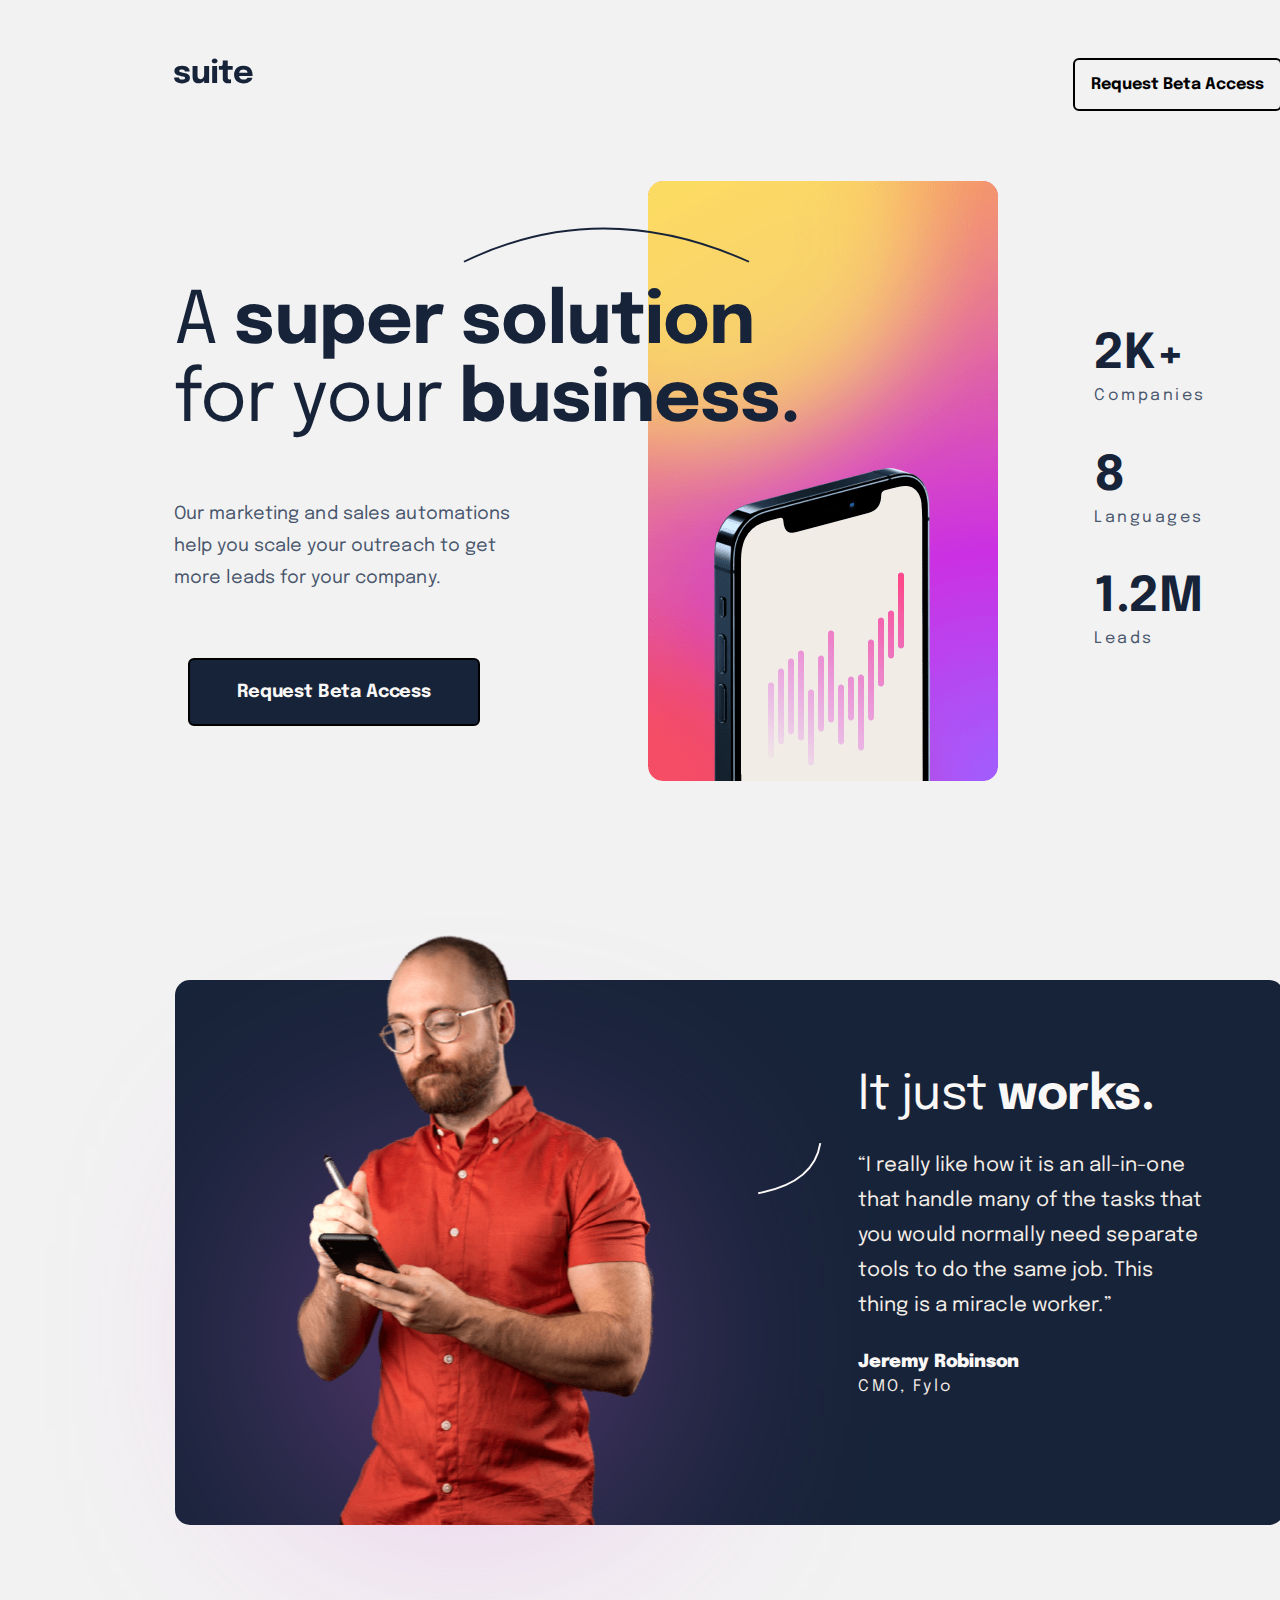
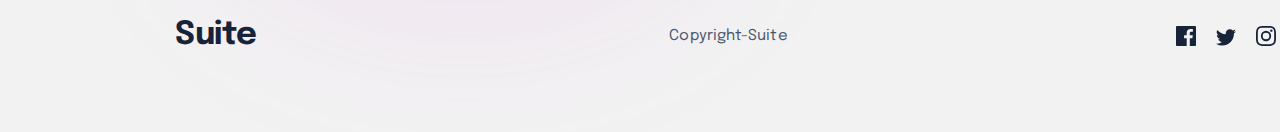
==== index.html @ bc30c130 "Add files via upload" ====
<!DOCTYPE html>
<html lang="en">
    <head>
        <link rel="preconnect" href="https://fonts.googleapis.com">
        <link rel="preconnect" href="https://fonts.gstatic.com" crossorigin>
        <link href="https://fonts.googleapis.com/css2?family=Epilogue:wght@400;700&display=swap" rel="stylesheet">
        <link rel="stylesheet" href="./styles.css">
        <meta charset="UTF-8">
  <meta name="viewport" content="width=device-width, initial-scale=1.0">
  <link rel="icon" type="image/png" sizes="32x32" href="./assets/favicon-32x32.png">  
  <title>Frontend Mentor | Suite landing page</title>
    </head>
    <body>
        <div class="wrapper">
            <div class="header">
                <div class="logo">
                    <img src="assets/logo.svg" alt="Suite Logo">
                    <a class="button">Request Beta Access</a>
                </div>
            </div>
            <div class="content">
                    <img class="path" src="./assets/pattern-curved-line-1.svg">
                    <h1 class="heading1">A <strong>super solution</strong>
                    for your <strong>business.</strong></h1>
                    <p class="quote1">Our marketing and sales automations
                    help you scale your outreach to get
                    more leads for your company.</p>
                    <a class="button1">Request Beta Access</a>
                    <img class="phone" src="./assets/image-hero-portrait.png">
                <div class="stats">
                    <div class="stats1">
                        <h2>2K+</h2>
                        <h5>Companies</h5>
                    </div>
                    <div class="stats2">
                        <h2>8</h2>
                        <h5>Languages</h5>
                    </div>
                    <div class="stats3">
                        <h2>1.2M</h2>
                        <h5>Leads</h5>
                    </div>
                </div>
                <div class="bio">
                        <img class="jeremy" src="./assets/image-jeremy-large.png" alt="Jeremy" />
                        <img class="blur" src="./assets/pattern-blur.svg" alt="Blur"/>
                        <img class="curve" src="./assets/pattern-curved-line-2.svg" alt="Curve/">
                        <div class="description">
                        <h1 class="heading2">It just <strong>works.</strong></h1>
                        <p class="quote2">“I really like how it is an all-in-one
                        that handle many of the
                        tasks that you would normally need
                        separate tools to do the same job.
                        This thing is a miracle worker.”</p>
                        <p class="sign1"><strong>Jeremy Robinson</strong></p>
                        <p class="sign2">CMO, Fylo</p>
                        </div>
                        <div class="box">

                        </div>
                </div>
            </div>
            <div class="footer">
                <div class="footlogo">
                    <a>Suite</a>
                </div>
                <div class="foottext">
                    <a>Copyright-Suite</a>
                </div>
                <div class="footicons">
                    <a href="www.facebook.com"> <img class="fb" src="./assets/icon-facebook.svg" alt="Facebook" /></a>
                    <a href="www.twitter.com"> <img class="twitter" src="./assets/icon-twitter.svg" alt="twitter" /></a>
                    <a href="www.instagram.com"> <img class="instagram" src="./assets/icon-instagram.svg" alt="instagram" /></a>
                </div>
            </div>
        </div>
---- styles.css ----
@import url('https://fonts.googleapis.com/css2?family=Epilogue:wght@400;700&display=swap');
body {
    background-color: #F2F2F2;
    font-family: 'Epilogue', sans-serif;
}

h1, h3, h5 h6 {
    margin: 0px;
}

.wrapper {
    position: relative;
    padding: 0px;
    margin: 0px;
    height: 1716px;
    width: 1440px;
    margin: auto;
    display: grid;
    gap: 10px;
    grid-template-rows: auto 1fr;
    grid-template-areas:
      "header"
      "content"
      "bio"
      "footer";
}

img {
    max-width: 100%;
}

.header {
    grid-area: header;
    position: absolute;
width: 1108.85px;
height: 56px;
left: 166.15px;
top: 50px;

}

.button {
    position: absolute;
    left: 899px;
    background-color: #F2F2F2;
    border: 2px solid black;
    border-radius: 6px;
    padding: 16px;
    font-weight: 700;
}

.button:hover {
        transition-duration: 0.3s;
        background-color: hsl(219deg, 43%, 16%);
        color: white;
        border-radius: 6px;
        border: 2px solid black;
}

.content {
    grid-area: content;
}

.path {
    position: absolute;
width: 287px;
height: 36px;
left: 455px;
top: 218.68px;
bottom: 5%;

}

.heading1 {
    position: absolute;
width: 635px;
height: 156px;
left: 166px;
top: 276px;
font-style: normal;
font-weight: 400;
font-size: 72px;
line-height: 78px;
letter-spacing: -1px;
color: #172339;

}

.quote1 {
    position: absolute;
width: 350px;
height: 96px;
left: 166px;
top: 472px;
font-family: 'Epilogue';
font-style: normal;
font-weight: 400;
font-size: 18px;
line-height: 32px;
letter-spacing: 0.1px;
color: #49566D;

}

.button1 {
    position: absolute;
height: 32px;
left: 12.5%;
right: 12.11%;
top: 650px;
font-style: normal;
font-weight: 700;
font-size: 18px;
line-height: 32px;
letter-spacing: -0.18px;
color: #FAF8F6;
border: 2px solid black;
background: #172339;
border-radius: 6px;
padding: 16px;
width: 256px;
text-align: center;

}

.button1:hover {
        transition-duration: 0.4s;
        background-image: linear-gradient(135deg, #a060ff, #cb30e3, #ffa84e);
        color: black;
        border-radius: 6px;
        border-color: transparent;
}

.phone {
    position: absolute;
width: 350px;
height: 600px;
left: 640px;
top: 173px;
z-index: -1;
}


.stats {
    padding: 0px;
    margin: 0px;
    position: absolute;
width: 190px;
height: 375px;
left: 1086px;
top: 279px;
}

.stats stats1 {
    position: absolute;
width: 190px;
height: 83px;
left: 1086px;
top: 279px;

}

.stats stats2 {
    position: absolute;
    width: 190px;
    height: 83px;
    left: 1086px;
    top: 425px;
}

.stats stats3 {
    position: absolute;
width: 190px;
height: 83px;
left: 1086px;
top: 571px;

}

.stats h2 {
    margin-bottom: 0%;
font-style: normal;
font-weight: 700;
font-size: 48px;
line-height: 56px;
letter-spacing: -0.5px;
color: #172339;
}

.stats h5 { 
    margin-top: 0%;
    margin-bottom: 0%;
font-style: normal;
font-weight: 400;
font-size: 16px;
line-height: 26px;
letter-spacing: 2.5px;color: #49566D;

}

.bio {
    grid-area: bio;
}

.jeremy {
    position: absolute;
width: 359.81px;
height: 589.56px;
left: 288.49px;
top: 927.44px;
}

.blur {
    position: absolute;
    z-index: -1;
width: 294px;
height: 294px;
left: 309px;
top: 1182px;
background: #DB65E2;
mix-blend-mode: normal;
opacity: 0.48;
filter: blur(135.914px);
}

.curve {
    position: absolute;
width: 64.05px;
height: 52px;
left: 748.25px;
top: 1133.15px;
border: 2px solid transparent;
}

/*.description {
    position: absolute;
    width: 350px;
    height: 369px;
    left: 801px;
    top: 1060px;
}*/

.heading2 {
    position: absolute;
    height: 56px;
    left: 850px;
    top: 1060px;
font-style: normal;
font-weight: 400;
font-size: 48px;
line-height: 56px;
letter-spacing: -0.5px;
color: #FAF8F6;

}

.quote2 {
    position: absolute;
    top: 1120px;
    left: 850px;
    width: 350px;
font-style: normal;
font-weight: 400;
font-size: 20px;
line-height: 35px;
letter-spacing: 0.1px;
color: #F3EDE7;

}

.sign1 {
    position: absolute;
height: 32px;
left: 850px;
top: 1320px;
font-style: normal;
font-weight: 700;
font-size: 18px;
line-height: 32px;
letter-spacing: -0.18px;
color: #FAF8F6;

}

.sign2 {
    position: absolute;
left: 850px;
top: 1350px;
font-weight: 400;
font-size: 16px;
line-height: 26px;
letter-spacing: 2.5px;
color: #F3EDE7;

    
}

.box {
    position: absolute;
    z-index: -2;
width: 1109px;
height: 545px;
left: 167px;
top: 972px;
background: #172339;
border-radius: 15px;
}

.footer {
    /*grid-area: footer;*/
    position: absolute;
    width: 1109px;
height: 32px;
left: 167px;
top: 1612px;
}

.footlogo {
    position: absolute;
height: 32px;
left: 0%;
right: 92.7%;
top: calc(50% - 32px/2);
font-family: 'Epilogue';
font-style: normal;
font-weight: 700;
font-size: 32px;
line-height: 32px;
letter-spacing: -0.444444px;
color: #172339;
}

.foottext {
    position: absolute;
height: 32px;
left: 44.27%;
right: 44.45%;
font-family: 'Epilogue';
font-style: normal;
font-weight: 400;
font-size: 15px;
line-height: 32px;
text-align: center;
letter-spacing: 0.0833333px;
color: #49566D;

}

.footicons {
    position: absolute;
width: 116px;
height: 20px;
left: 993px;
top: 6px;
}

.footicons a {
    padding: 8px;

}


/*Desktop View*/
@media screen and (min-width: 1024px) {
    .wrapper {
      grid-template-columns: auto;
      grid-template-rows: auto;
      grid-template-areas:
        "header"
        "content"
        "bio"
        "footer";
    }
}
/*Tablet View*/
  @media screen and (min-device-width: 768px) and (max-device-width: 1024px) {
    .wrapper {
        grid-template-columns: auto;
        grid-template-rows: auto;
        grid-template-areas:
          "header"
          "content"
          "bio"
          "footer";
      }
}
/*Mobile View*/
@media screen and (max-device-width: 640px) {
    .wrapper {
        grid-template-columns: auto;
        grid-template-rows: auto;
        grid-template-areas:
          "header"
          "content"
          "bio"
          "footer";
      }
    }
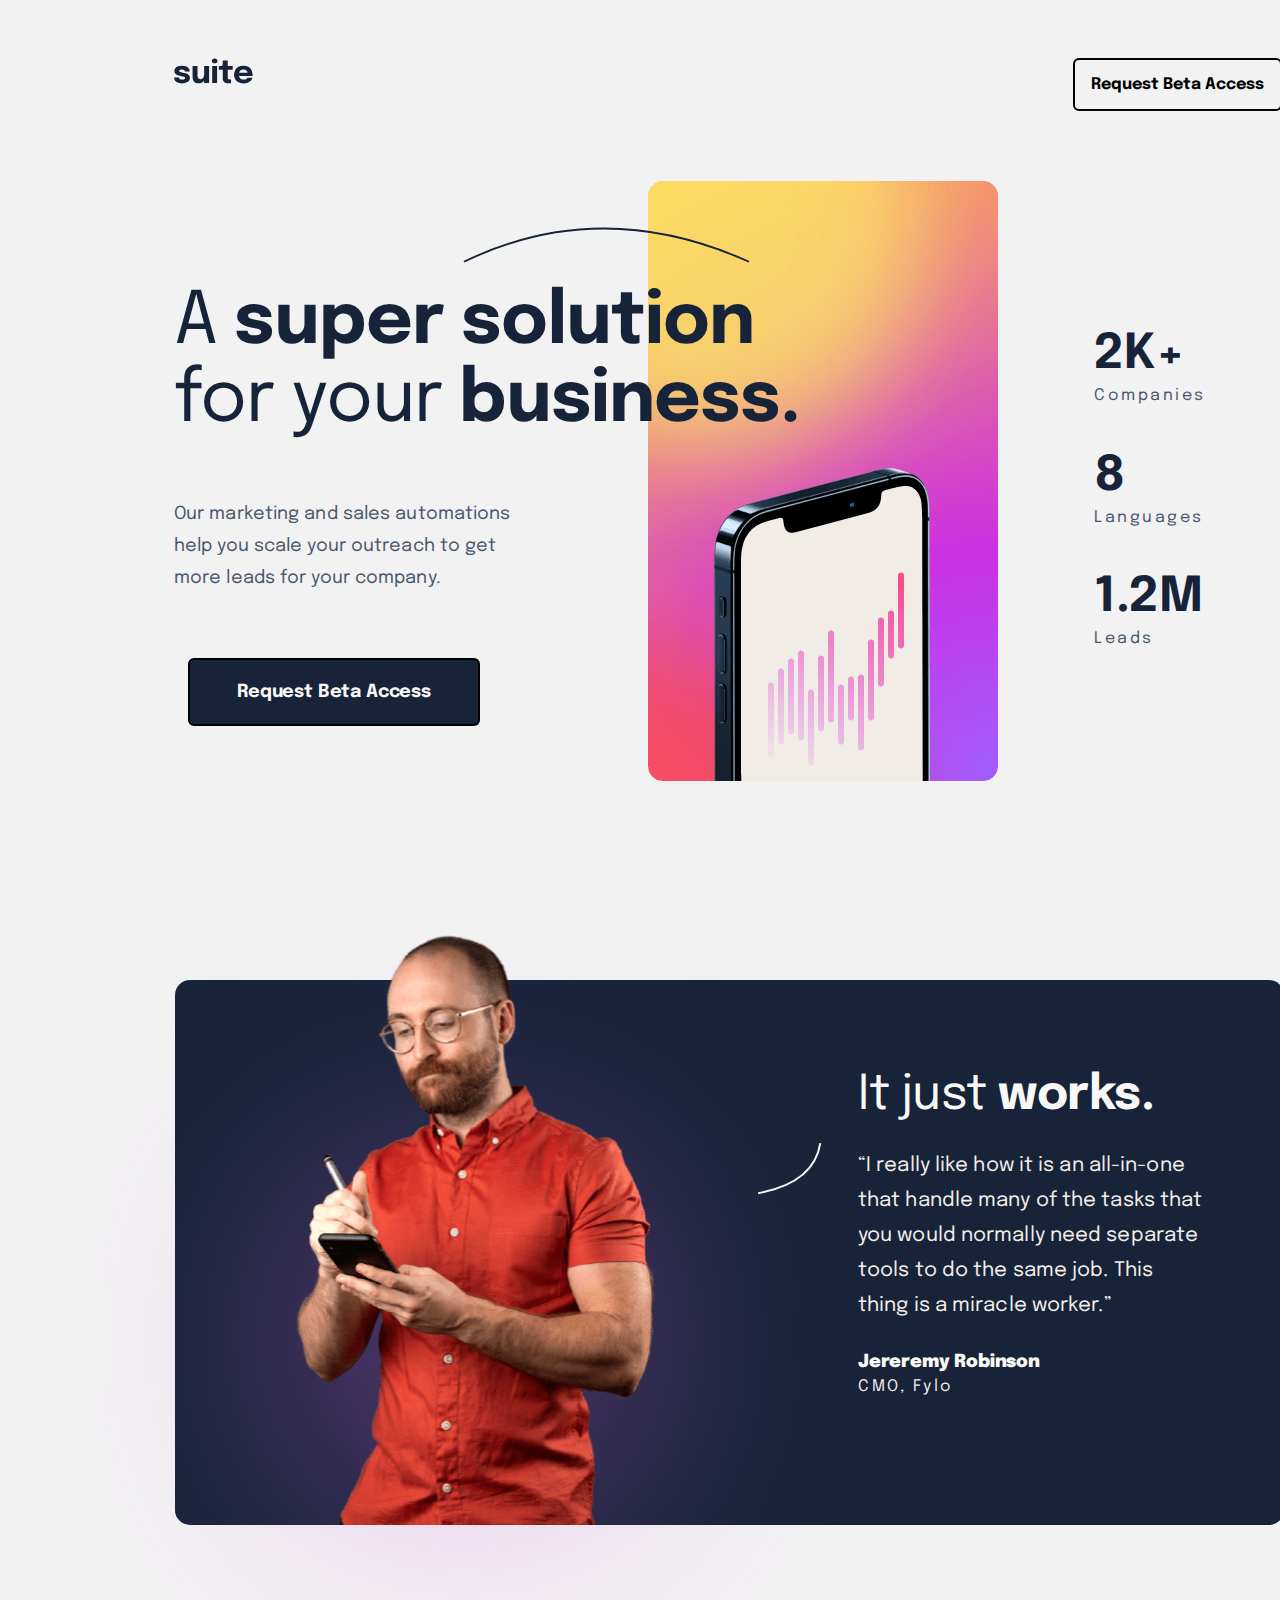
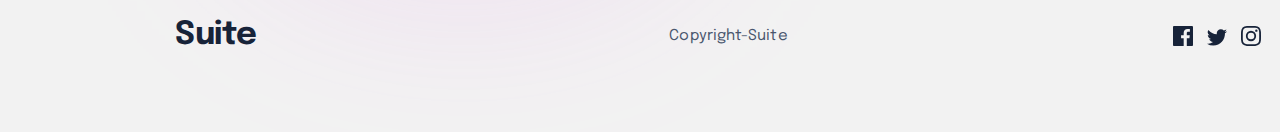
==== commit 66675b8a: "Update index.html" ====
--- a/index.html
+++ b/index.html
@@ -52,7 +52,7 @@
                         tasks that you would normally need
                         separate tools to do the same job.
                         This thing is a miracle worker.”</p>
-                        <p class="sign1"><strong>Jeremy Robinson</strong></p>
+                        <p class="sign1"><strong>Jereremy Robinson</strong></p>
                         <p class="sign2">CMO, Fylo</p>
                         </div>
                         <div class="box">
@@ -73,4 +73,6 @@
                     <a href="www.instagram.com"> <img class="instagram" src="./assets/icon-instagram.svg" alt="instagram" /></a>
                 </div>
             </div>
-        </div>+        </div>
+    </body>
+</html>
--- a/styles.css
+++ b/styles.css
@@ -355,7 +355,7 @@
 }
 
 .footicons a {
-    padding: 8px;
+    padding: 5px;
 
 }
 
@@ -363,36 +363,49 @@
 /*Desktop View*/
 @media screen and (min-width: 1024px) {
     .wrapper {
-      grid-template-columns: auto;
-      grid-template-rows: auto;
-      grid-template-areas:
-        "header"
-        "content"
-        "bio"
-        "footer";
+        height: 1716px;
+    width: 1440px;
+    display: grid;
+    grid-template-columns: auto;
+    grid-template-rows: auto;
+    justify-items: center;
+    grid-template-areas:
+      "header"
+      "content"
+      "bio"
+      "footer";
     }
 }
 /*Tablet View*/
   @media screen and (min-device-width: 768px) and (max-device-width: 1024px) {
     .wrapper {
+        height: 1962px;
+    width: 768px;
+    display: grid;
+    grid-template-columns: auto;
+    grid-template-rows: auto;
+    justify-items: center;
+    grid-template-areas:
+      "header"
+      "content"
+      "bio"
+      "footer";
+}
+/*Mobile View*/
+@media screen and (max-device-width: 640px) {
+    .wrapper {
+        height: 2389px;
+    width: 375px;
+    display: grid;
         grid-template-columns: auto;
         grid-template-rows: auto;
+        justify-items: center;
         grid-template-areas:
           "header"
           "content"
           "bio"
           "footer";
       }
-}
-/*Mobile View*/
-@media screen and (max-device-width: 640px) {
-    .wrapper {
-        grid-template-columns: auto;
-        grid-template-rows: auto;
-        grid-template-areas:
-          "header"
-          "content"
-          "bio"
-          "footer";
-      }
-    }+
+
+    }
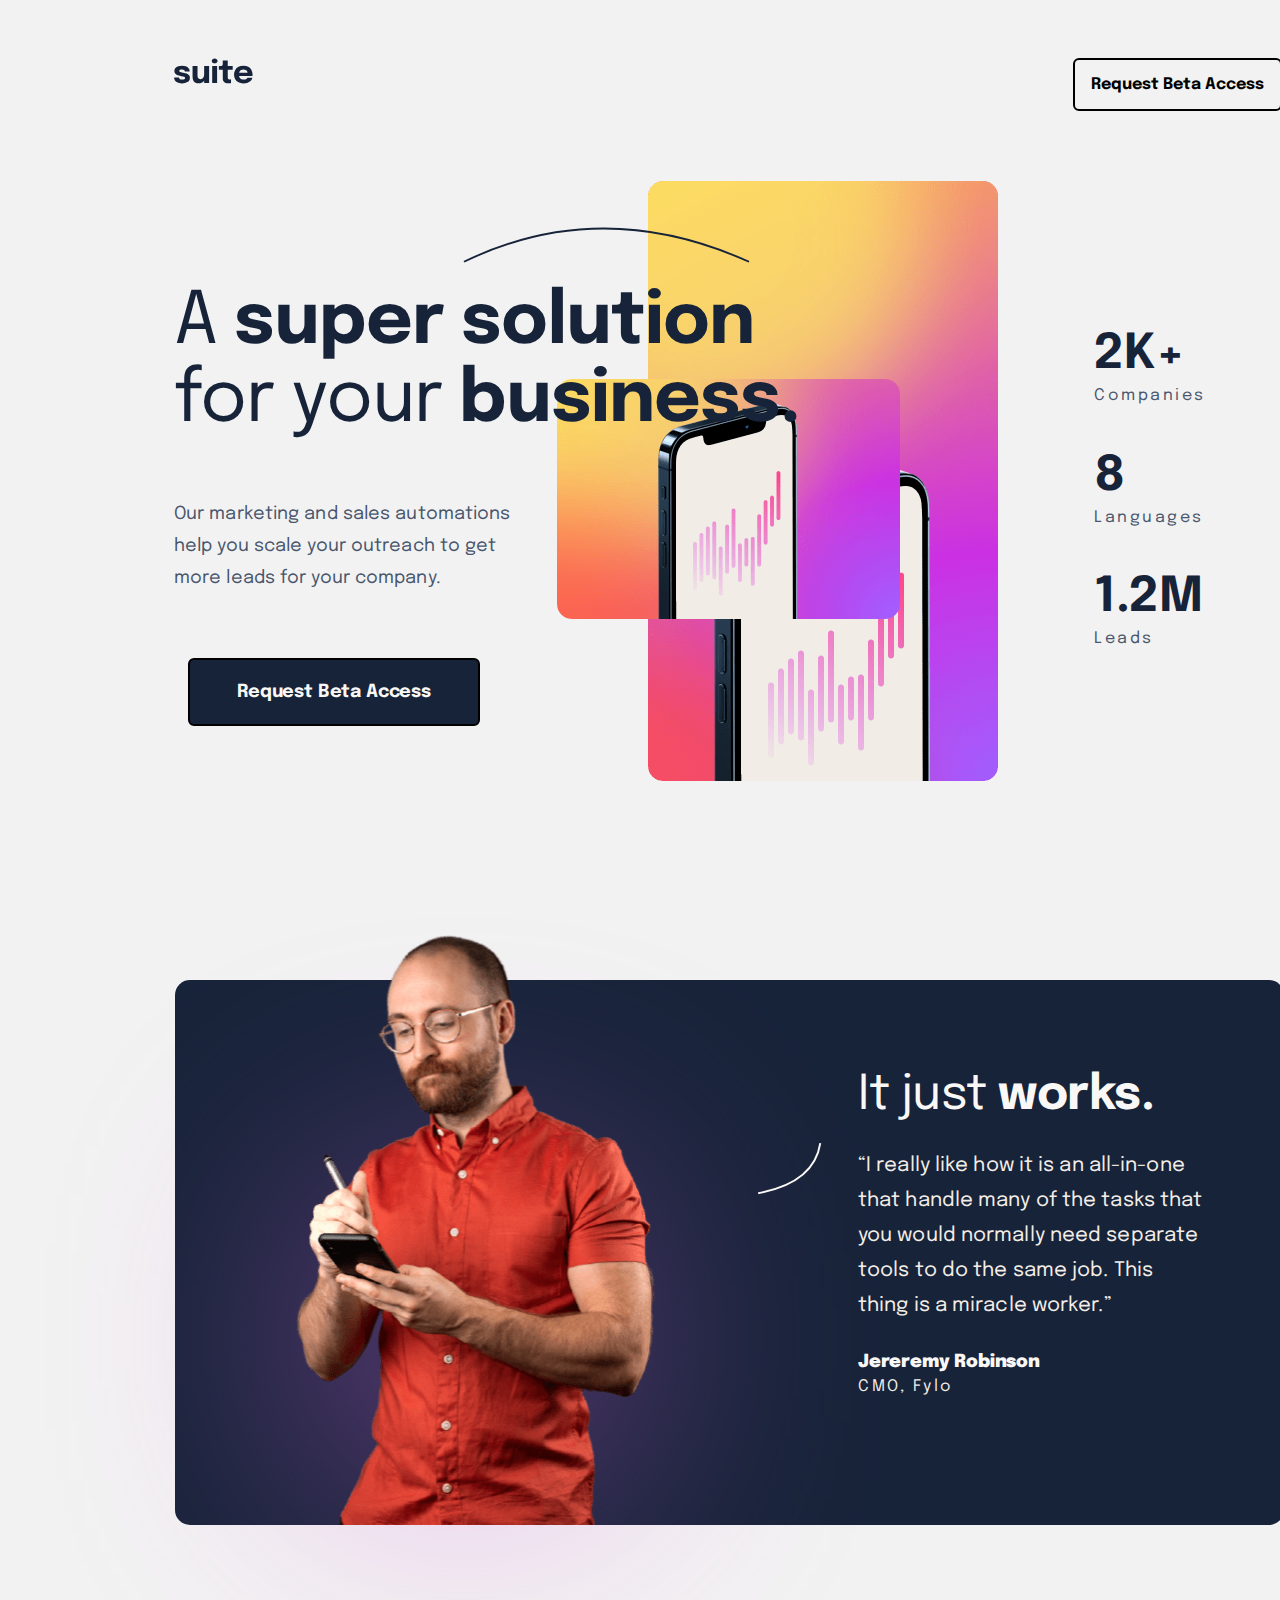
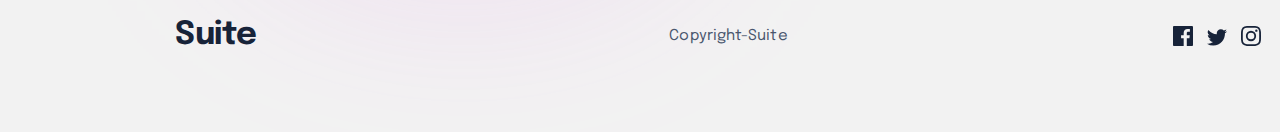
==== commit 020288d3: "Update index.html" ====
--- a/index.html
+++ b/index.html
@@ -27,6 +27,7 @@
                     more leads for your company.</p>
                     <a class="button1">Request Beta Access</a>
                     <img class="phone" src="./assets/image-hero-portrait.png">
+                    <img class="phone2" src="./assets/image-hero-landscape.png">
                 <div class="stats">
                     <div class="stats1">
                         <h2>2K+</h2>
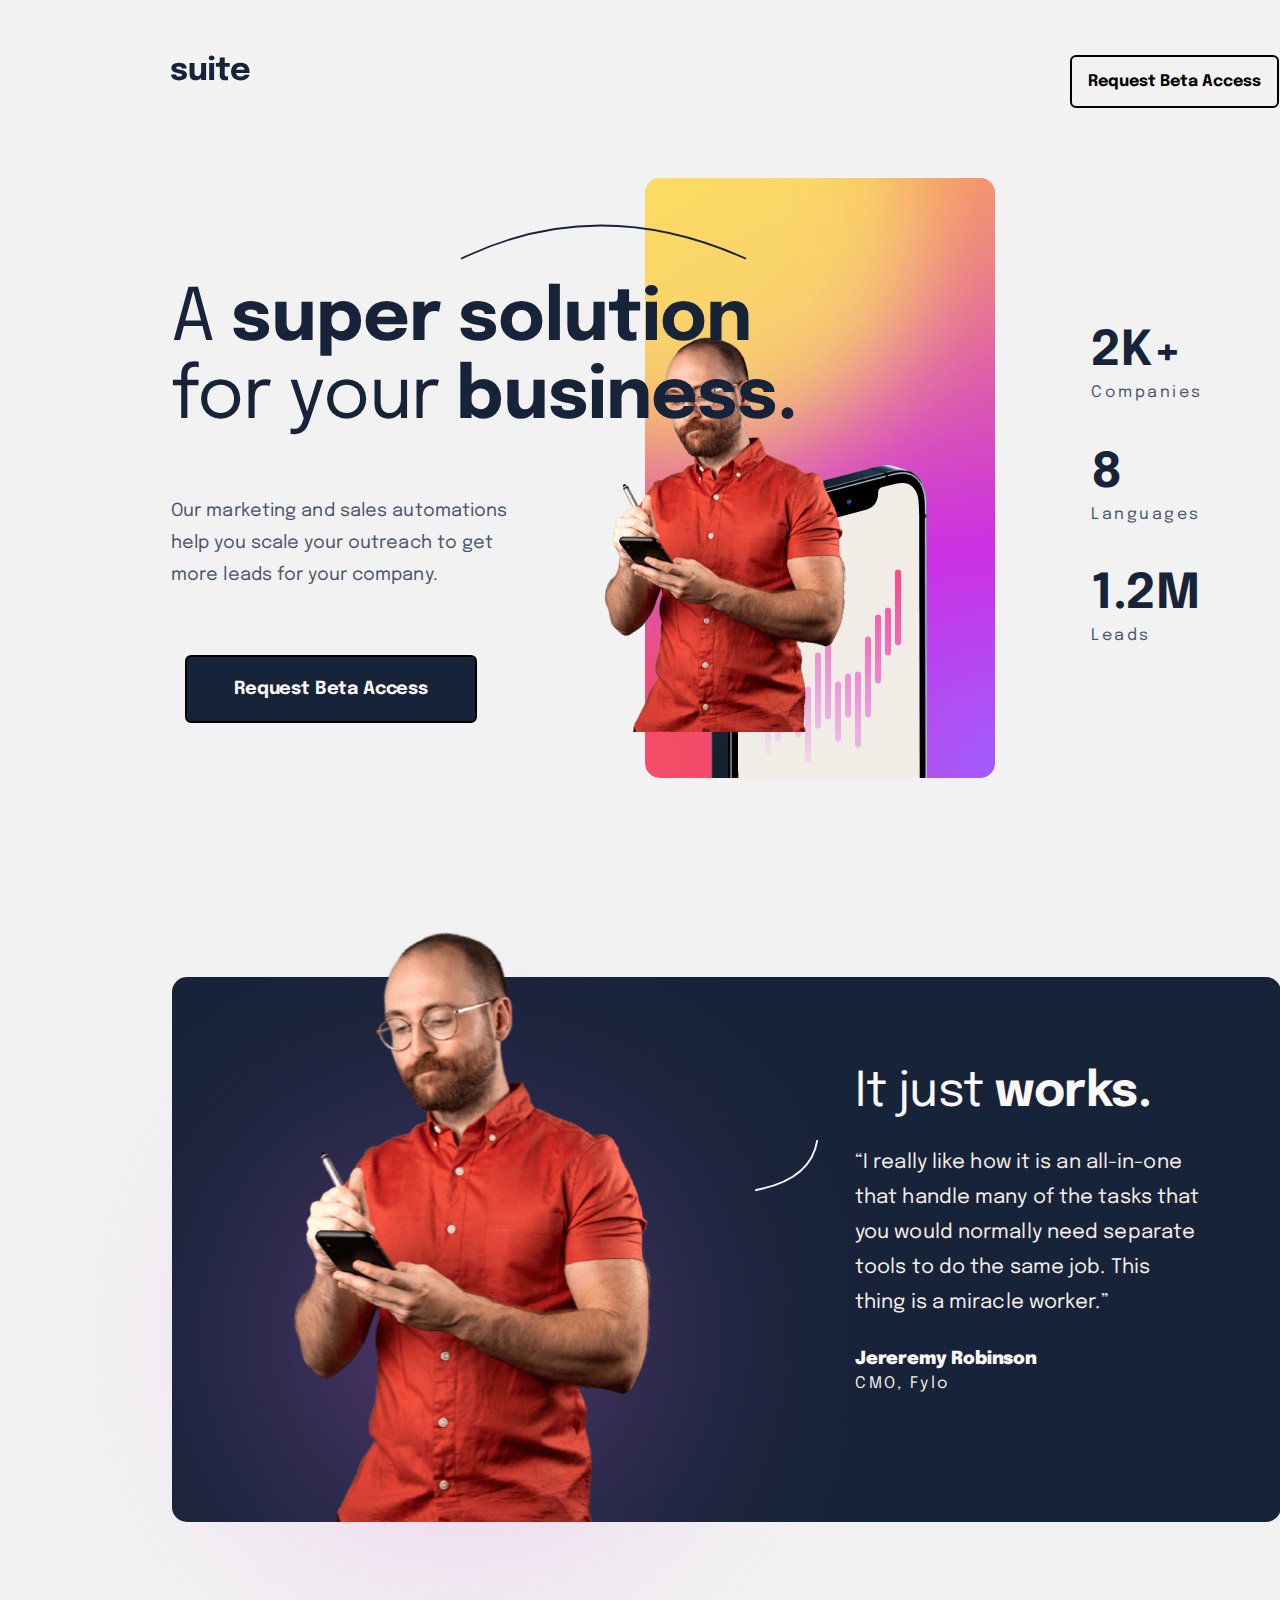
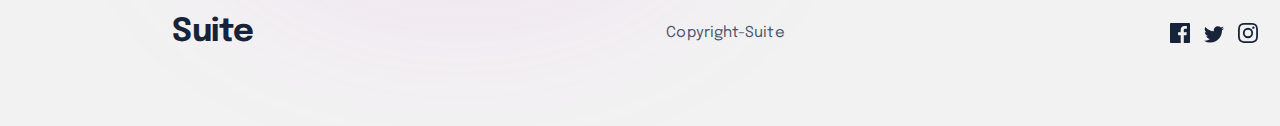
==== commit d3797026: "Update index.html" ====
--- a/index.html
+++ b/index.html
@@ -44,6 +44,7 @@
                 </div>
                 <div class="bio">
                         <img class="jeremy" src="./assets/image-jeremy-large.png" alt="Jeremy" />
+                        <img class="jeremy1" src="./assets/image-jeremy-small.png" alt="Jeremy" />
                         <img class="blur" src="./assets/pattern-blur.svg" alt="Blur"/>
                         <img class="curve" src="./assets/pattern-curved-line-2.svg" alt="Curve/">
                         <div class="description">
--- a/styles.css
+++ b/styles.css
@@ -1,5 +1,7 @@
 @import url('https://fonts.googleapis.com/css2?family=Epilogue:wght@400;700&display=swap');
 body {
+    margin: 0px;
+    padding: 5px;
     background-color: #F2F2F2;
     font-family: 'Epilogue', sans-serif;
 }
@@ -141,6 +143,7 @@
 }
 
 
+
 .stats {
     padding: 0px;
     margin: 0px;
@@ -375,9 +378,13 @@
       "bio"
       "footer";
     }
+
+    .phone2 {
+        display: none;
+    }
 }
 /*Tablet View*/
-  @media screen and (min-device-width: 768px) and (max-device-width: 1024px) {
+  /*@media screen and (min-device-width: 768px) and (max-device-width: 1024px) {
     .wrapper {
         height: 1962px;
     width: 768px;
@@ -390,13 +397,18 @@
       "content"
       "bio"
       "footer";
-}
+}*/
 /*Mobile View*/
-@media screen and (max-device-width: 640px) {
+@media screen and (max-device-width: 640px) 
+{
+    body {
+        height: 2389px;
+        width: 375px;
+    }
     .wrapper {
+        margin: 0px;
         height: 2389px;
-    width: 375px;
-    display: grid;
+        width: 375px;
         grid-template-columns: auto;
         grid-template-rows: auto;
         justify-items: center;
@@ -407,5 +419,367 @@
           "footer";
       }
 
-
-    }
+    
+    .header {
+        grid-area: header;
+        position: absolute;
+    width: 1108.85px;
+    height: 56px;
+    left: 16px;
+    top: 24px;
+    
+    }*
+    
+    .button {
+        margin: 0px;
+        padding: 0px;
+        position: absolute;
+        font-style: normal;
+        font-weight: 700;
+        font-size: 14px;
+        text-align: center;
+        line-height: 24px;
+        letter-spacing: -0.14px;
+        color: #172339;
+        width: 150px;
+        height: 10px;
+        left: 120px;
+        right: 16px;
+        top: 0px;
+        bottom: 2317px;
+        background-color: #F2F2F2;
+        border: 2px solid black;
+        border-radius: 6px;
+        padding: 16px;
+    }
+    
+    .button:hover {
+            transition-duration: 0.3s;
+            background-color: hsl(219deg, 43%, 16%);
+            color: white;
+            border-radius: 6px;
+            border: 2px solid black;
+    }
+    
+    .content {
+        grid-area: content;
+    }
+    
+    .path {
+        position: absolute;
+    width: 151.47px;
+    height: 19px;
+    left: 140px;
+    top: 128px;
+    bottom: 5%;
+    
+    }
+    
+    .heading1 {
+        position: absolute;
+    width: 343px;
+    height: 89px;
+    left: 0px;
+    top: 150px;
+    font-style: normal;
+    font-weight: 400;
+    font-size: 38px;
+    line-height: 50px;
+    letter-spacing: -0.527778px;;
+    color: #172339;
+    
+    }
+    
+    .quote1 {
+        position: absolute;
+    width: 300px;
+    height: 84px;
+    left: 10px;
+    top: 250px;
+    font-family: 'Epilogue';
+    font-style: normal;
+    font-weight: 400;
+    font-size: 13px;
+    line-height: 28px;
+    letter-spacing: 0.1px;
+    color: #49566D;
+    
+    }
+    
+    .button1 {
+        position: absolute;
+    height: 32px;
+    top: 365px;
+    left: 2px;
+    font-style: normal;
+    font-weight: 700;
+    font-size: 18px;
+    line-height: 32px;
+    letter-spacing: -0.18px;
+    color: #FAF8F6;
+    border: 2px solid black;
+    background: #172339;
+    border-radius: 6px;
+    padding: 16px;
+    width: 256px;
+    text-align: center;
+    
+    }
+    
+    .button1:hover {
+            transition-duration: 0.4s;
+            background-image: linear-gradient(135deg, #a060ff, #cb30e3, #ffa84e);
+            color: black;
+            border-radius: 6px;
+            border-color: transparent;
+    }
+    
+    .phone {
+        display: none;
+        position: absolute;
+    width: 345px;
+    height: 240px;
+    left: 5px;
+    top: 500px;
+    z-index: -1;
+    }
+    
+    .phone2 {
+        position: absolute;
+    width: 345px;
+    height: 240px;
+    left: 0px;
+    top: 500px;
+    z-index: -1;
+    }
+
+    .stats {
+        padding: 0px;
+        margin: 0px;
+        position: absolute;
+    width: 190px;
+    height: 375px;
+    left: 75px;
+    top: 750px;
+    text-align: center;
+    }
+    
+    .stats stats1 {
+        position: absolute;
+    width: 343px;
+    height: 83px;
+    left: 17px;
+    top: 805px;
+    
+    }
+    
+    .stats stats2 {
+        position: absolute;
+        width: 190px;
+        height: 83px;
+        left: 16px;
+        top: 920px;
+    }
+    
+    .stats stats3 {
+        position: absolute;
+    width: 343px;
+    height: 83px;
+    left: 15px;
+    top: 1035px;
+    
+    }
+    
+    .stats h2 {
+        margin-bottom: 0%;
+    font-style: normal;
+    font-weight: 700;
+    font-size: 48px;
+    line-height: 56px;
+    letter-spacing: -0.5px;
+    color: #172339;
+    }
+    
+    .stats h5 { 
+        margin-top: 0%;
+        margin-bottom: 0%;
+    font-style: normal;
+    font-weight: 400;
+    font-size: 16px;
+    line-height: 26px;
+    letter-spacing: 2.5px;color: #49566D;
+    
+    }
+    
+    .bio {
+        grid-area: bio;
+        margin: 0px;
+        padding: 0px;
+    }
+    
+    .jeremy {
+        position: absolute;
+    width: 252px;
+    height: 402px;
+    left: 50px;
+    top: 1174px;
+    }
+    
+    .blur {
+        display: none;
+        position: absolute;
+        z-index: -1;
+    width: 294px;
+    height: 294px;
+    left: 309px;
+    top: 1182px;
+    background: #DB65E2;
+    mix-blend-mode: normal;
+    opacity: 0.48;
+    filter: blur(135.914px);
+    }
+    
+    .curve {
+        position: absolute;
+    width: 64.05px;
+    height: 52px;
+    left: 120px;
+    top: 1610px;
+    border: 2px solid transparent;
+    }
+    
+    /*.description {
+        position: absolute;
+        width: 350px;
+        height: 369px;
+        left: 801px;
+        top: 1060px;
+    }*/
+    
+    .heading2 {
+        position: absolute;
+        height: 48px;
+        left: 50px;
+        top: 1680px;
+    font-style: normal;
+    font-weight: 400;
+    font-size: 40px;
+    line-height: 56px;
+    letter-spacing: -0.5px;
+    color: #FAF8F6;
+    
+    }
+    
+    .quote2 {
+        position: absolute;
+        top: 1720px;
+        left: 20px;
+        width: 300px;
+    font-style: normal;
+    font-weight: 400;
+    font-size: 20px;
+    text-align: center;
+    line-height: 35px;
+    letter-spacing: 0.1px;
+    color: #F3EDE7;
+    
+    }
+    
+    .sign1 {
+        position: absolute;
+    height: 32px;
+    left: 80px;
+    top: 1950px;
+    text-transform: uppercase;
+    text-align: center;
+    font-style: normal;
+    font-weight: 700;
+    font-size: 18px;
+    line-height: 32px;
+    letter-spacing: -0.18px;
+    color: #FAF8F6;
+    
+    }
+    
+    .sign2 {
+        position: absolute;
+    left: 120px;
+    top: 1980px;
+    text-transform: uppercase;
+    font-weight: 400;
+    font-size: 16px;
+    line-height: 26px;
+    letter-spacing: 2.5px;
+    color: #F3EDE7;
+    
+        
+    }
+    
+    .box {
+        position: absolute;
+        margin: 0px;
+        padding: 0px;
+        z-index: -2;
+    width: 340px;
+    height: 748px;
+    left: 0px;
+    top: 1350px;
+    background: #172339;
+    border-radius: 15px;
+    }
+    
+    .footer {
+        /*grid-area: footer;*/
+        position: absolute;
+        width: 400px;
+    height: 420px;
+    left: 0px;
+    top: 1969px;
+    }
+    
+    .footlogo {
+        position: absolute;
+    height: 32px;
+    left: 130px;
+    top: 190px;
+    font-family: 'Epilogue';
+    font-style: normal;
+    font-weight: 700;
+    font-size: 32px;
+    line-height: 32px;
+    letter-spacing: -0.444444px;
+    color: #172339;
+    }
+    
+    .foottext {
+        position: absolute;
+    height: 40px;
+    width: 150px;
+    top: 255px;
+    left: 100px;
+    text-align: center;
+    font-family: 'Epilogue';
+    font-style: normal;
+    font-weight: 400;
+    font-size: 15px;
+    line-height: 32px;
+    text-align: center;
+    letter-spacing: 0.0833333px;
+    color: #49566D;
+    
+    }
+    
+    .footicons {
+        position: absolute;
+    width: 200px;
+    height: 20px;
+    left: 110px;
+    top: 320px;
+    }
+    
+    .footicons a {
+        padding: 10px;
+    
+    }
+      
+}
